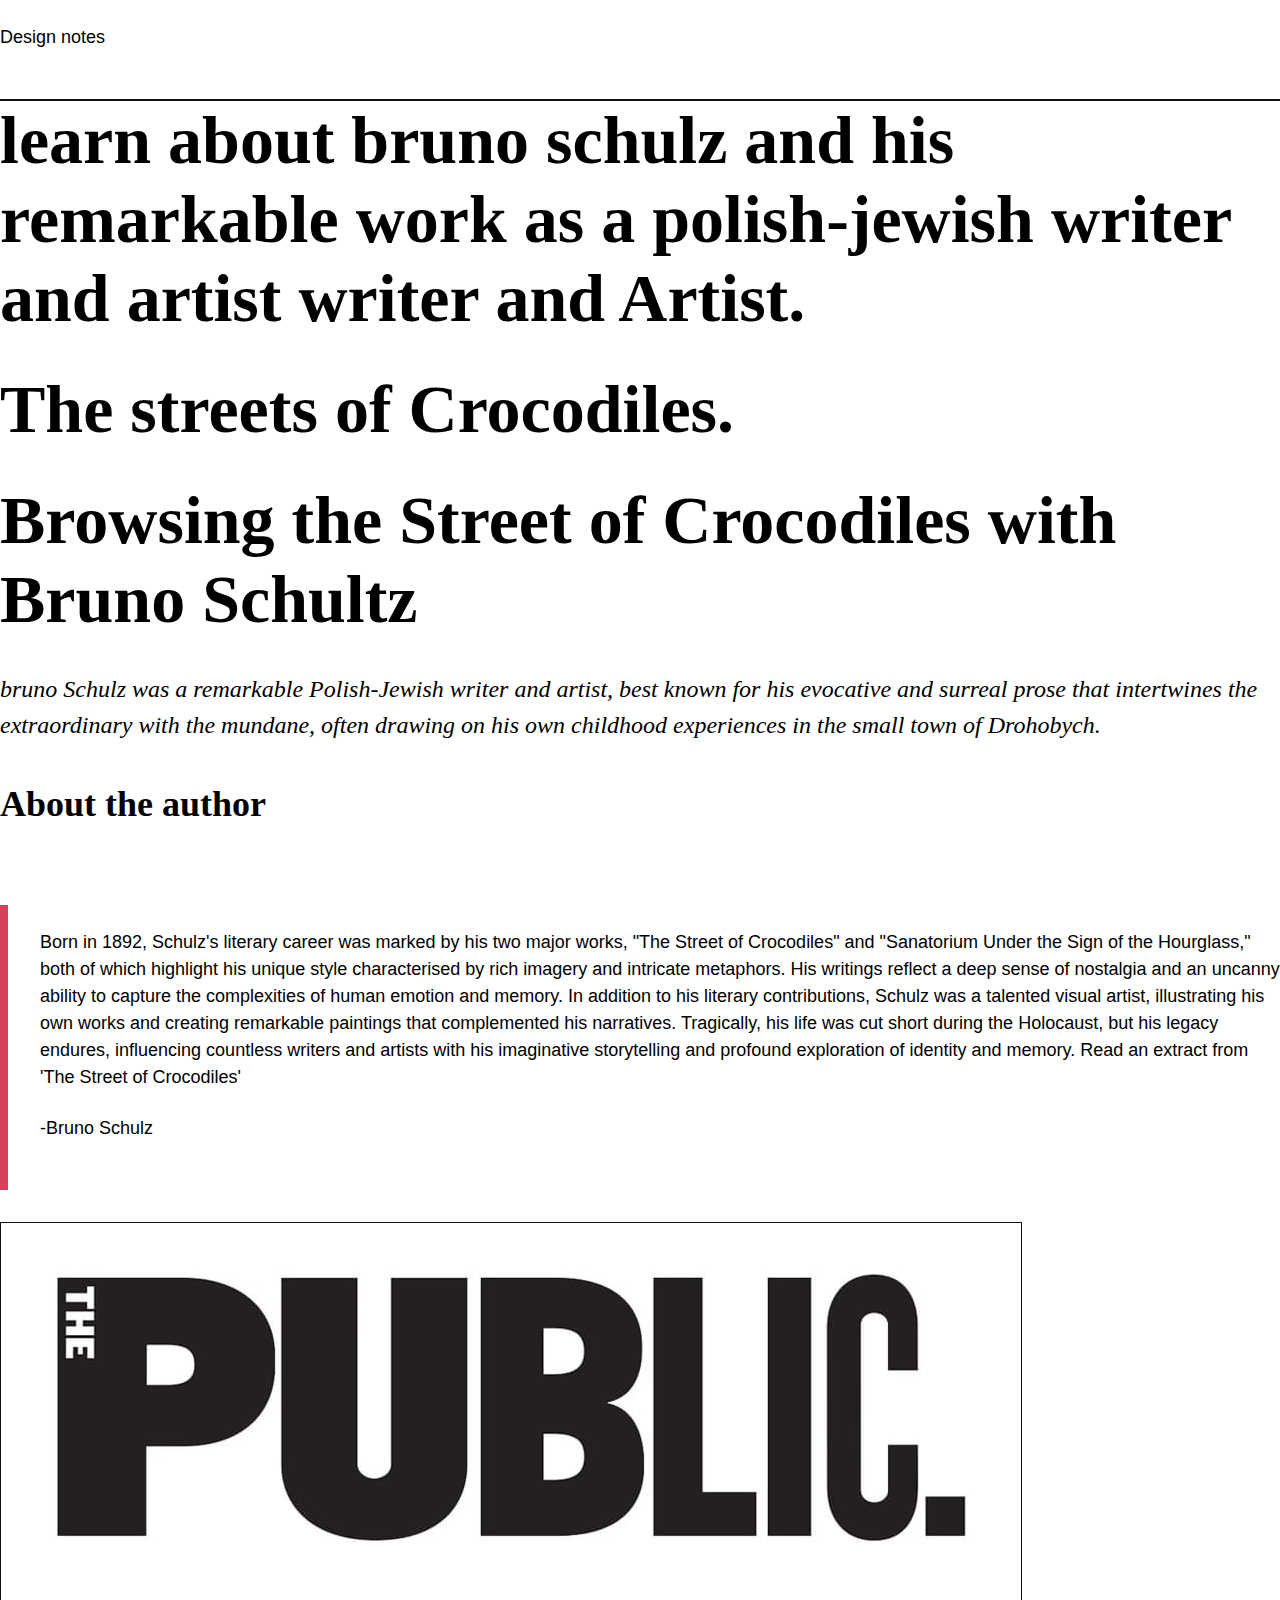
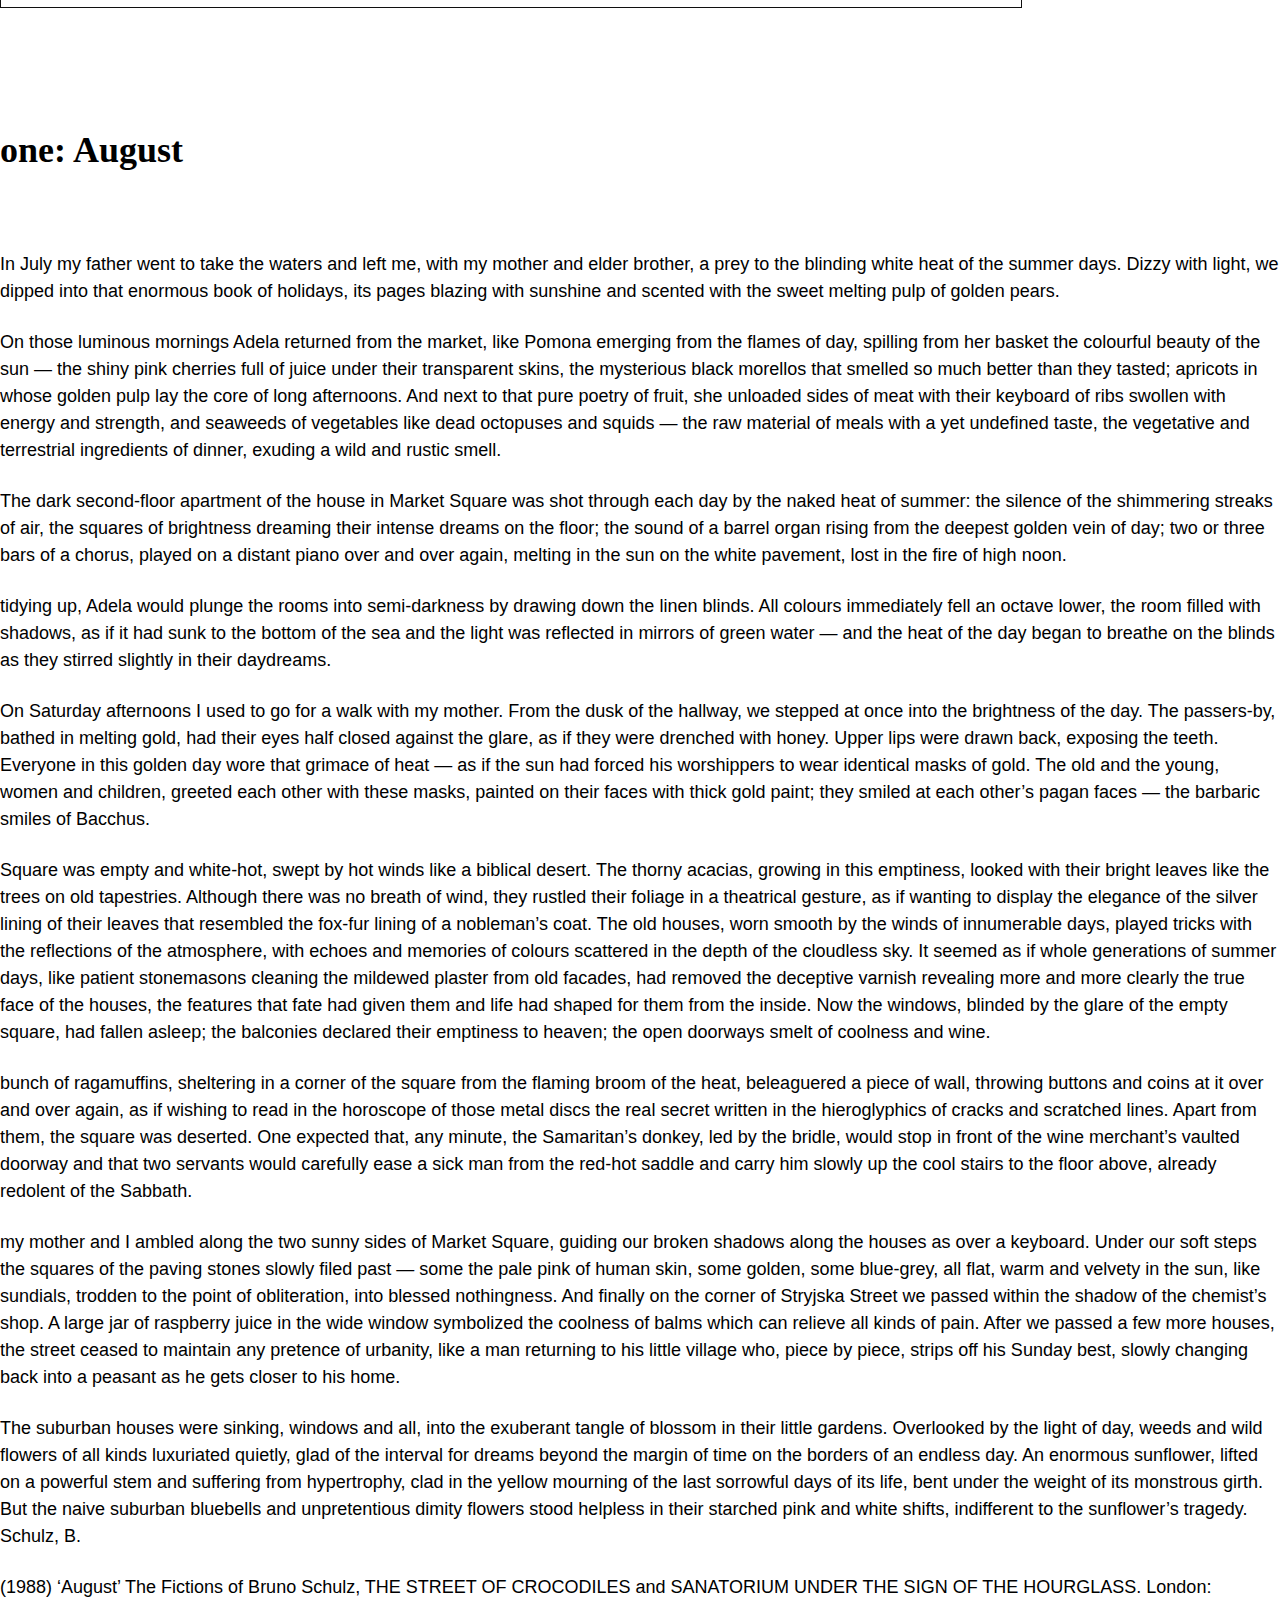
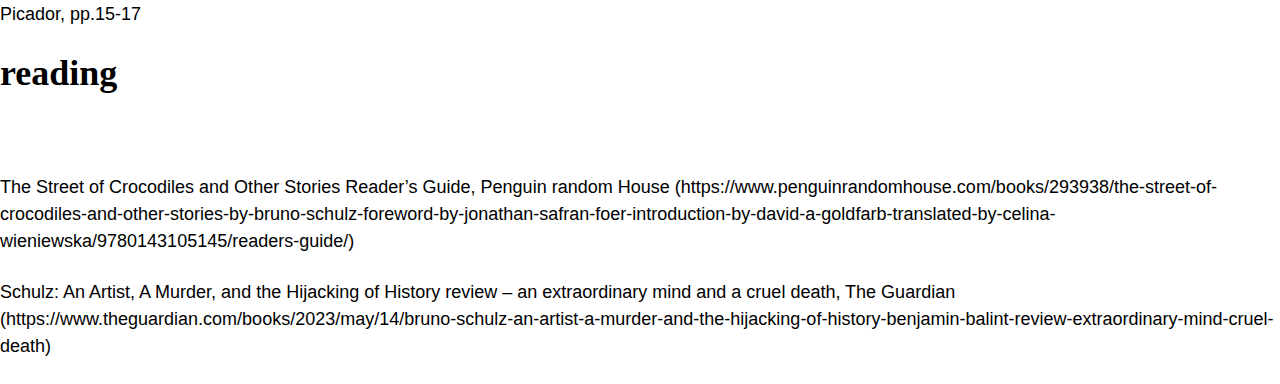
==== index.html @ 4a0d9842 "update to website" ====
<!DOCTYPE html>
<header>
    <div class="container">
    <p>Design notes</p>
    </div>
    </header>

<html lang="en">

<head>
    <meta charset="UTF-8">
    <meta name="viewport" content="width=x, initial-scale=1.0">
    <title>Document</title>
</head>



    <div class="colour block" >
        <div class="container">
        <h1 >learn about bruno schulz and his remarkable work as a polish-jewish writer and artist <span class="highlight"> writer and Artist.</span></h1>
        
    </div>
    </div>

        





<link href="/CSS/style.css" rel="stylesheet">

<div class="container">
<h1> The streets of Crocodiles. </h1>
</div>


<body>
    <h1>Browsing the Street of Crocodiles with Bruno Schultz</h1>

 
     <p class="large"> 
        bruno Schulz was a remarkable Polish-Jewish writer and artist, best known for his evocative and surreal prose that intertwines the extraordinary with the mundane, often drawing on his own childhood experiences in the small town of Drohobych. 
    </p>

<h2>About the author</h2>

<figure class="quote">
    <blockquote>
<P>Born in 1892, Schulz's literary career was marked by his two major works, "The Street of Crocodiles" and "Sanatorium Under the Sign of the Hourglass," both of which highlight his unique style characterised by rich imagery and intricate metaphors. His writings reflect a deep sense of nostalgia and an uncanny ability to capture the complexities of human emotion and memory.

In addition to his literary contributions, Schulz was a talented visual artist, illustrating his own works and creating remarkable paintings that complemented his narratives. Tragically, his life was cut short during the Holocaust, but his legacy endures, influencing countless writers and artists with his imaginative storytelling and profound exploration of identity and memory.

Read an extract from 'The Street of Crocodiles' </P>
</blockquote>
<figcaption>
 <p>-Bruno Schulz </p>
</figcaption>
</figure>
 


 <h2> <img src="images/image-2.jpg" ></h2>

<h2> one: August</h2>

<p>In July my father went to take the waters and left me, with my mother and elder brother, a prey to the blinding white heat of the summer days. Dizzy with light, we dipped into that enormous book of holidays, its pages blazing with sunshine and scented with the sweet melting pulp of golden pears.</p>

<p>On those luminous mornings Adela returned from the market, like Pomona emerging from the flames of day, spilling from her basket the colourful beauty of the sun — the shiny pink cherries full of juice under their transparent skins, the mysterious black morellos that smelled so much better than they tasted; apricots in whose golden pulp lay the core of long afternoons. And next to that pure poetry of fruit, she unloaded sides of meat with their keyboard of ribs swollen with energy and strength, and seaweeds of vegetables like dead octopuses and squids — the raw material of meals with a yet undefined taste, the vegetative and terrestrial ingredients of dinner, exuding a wild and rustic smell. </p>

<p>The dark second-floor apartment of the house in Market Square was shot through each day by the naked heat of summer: the silence of the shimmering streaks of air, the squares of brightness dreaming their intense dreams on the floor; the sound of a barrel organ rising from the deepest golden vein of day; two or three bars of a chorus, played on a distant piano over and over again, melting in the sun on the white pavement, lost in the fire of high noon.</p>

<p> tidying up, Adela would plunge the rooms into semi-darkness by drawing down the linen blinds. All colours immediately fell an octave lower, the room filled with shadows, as if it had sunk to the bottom of the sea and the light was reflected in mirrors of green water — and the heat of the day began to breathe on the blinds as they stirred slightly in their daydreams.</p>

<p>On Saturday afternoons I used to go for a walk with my mother. From the dusk of the hallway, we stepped at once into the brightness of the day. The passers-by, bathed in melting gold, had their eyes half closed against the glare, as if they were drenched with honey. Upper lips were drawn back, exposing the teeth. Everyone in this golden day wore that grimace of heat — as if the sun had forced his worshippers to wear identical masks of gold. The old and the young, women and children, greeted each other with these masks, painted on their faces with thick gold paint; they smiled at each other’s pagan faces — the barbaric smiles of Bacchus.</p>

<p> Square was empty and white-hot, swept by hot winds like a biblical desert. The thorny acacias, growing in this emptiness, looked with their bright leaves like the trees on old tapestries. Although there was no breath of wind, they rustled their foliage in a theatrical gesture, as if wanting to display the elegance of the silver lining of their leaves that resembled the fox-fur lining of a nobleman’s coat. The old houses, worn smooth by the winds of innumerable days, played tricks with the reflections of the atmosphere, with echoes and memories of colours scattered in the depth of the cloudless sky. It seemed as if whole generations of summer days, like patient stonemasons cleaning the mildewed plaster from old facades, had removed the deceptive varnish revealing more and more clearly the true face of the houses, the features that fate had given them and life had shaped for them from the inside. Now the windows, blinded by the glare of the empty square, had fallen asleep; the balconies declared their emptiness to heaven; the open doorways smelt of coolness and wine.</p>

<p> bunch of ragamuffins, sheltering in a corner of the square from the flaming broom of the heat, beleaguered a piece of wall, throwing buttons and coins at it over and over again, as if wishing to read in the horoscope of those metal discs the real secret written in the hieroglyphics of cracks and scratched lines. Apart from them, the square was deserted. One expected that, any minute, the Samaritan’s donkey, led by the bridle, would stop in front of the wine merchant’s vaulted doorway and that two servants would carefully ease a sick man from the red-hot saddle and carry him slowly up the cool stairs to the floor above, already redolent of the Sabbath.</p>

<p> my mother and I ambled along the two sunny sides of Market Square, guiding our broken shadows along the houses as over a keyboard. Under our soft steps the squares of the paving stones slowly filed past — some the pale pink of human skin, some golden, some blue-grey, all flat, warm and velvety in the sun, like sundials, trodden to the point of obliteration, into blessed nothingness. 

And finally on the corner of Stryjska Street we passed within the shadow of the chemist’s shop. A large jar of raspberry juice in the wide window symbolized the coolness of balms which can relieve all kinds of pain. After we passed a few more houses, the street ceased to maintain any pretence of urbanity, like a man returning to his little village who, piece by piece, strips off his Sunday best, slowly changing back into a peasant as he gets closer to his home.</p>

<p> The suburban houses were sinking, windows and all, into the exuberant tangle of blossom in their little gardens. Overlooked by the light of day, weeds and wild flowers of all kinds luxuriated quietly, glad of the interval for dreams beyond the margin of time on the borders of an endless day. An enormous sunflower, lifted on a powerful stem and suffering from hypertrophy, clad in the yellow mourning of the last sorrowful days of its life, bent under the weight of its monstrous girth. But the naive suburban bluebells and unpretentious dimity flowers stood helpless in their starched pink and white shifts, indifferent to the sunflower’s tragedy.

Schulz, B. </p> <p>(1988) ‘August’ The Fictions of Bruno Schulz, THE STREET OF CROCODILES and SANATORIUM UNDER THE SIGN OF THE HOURGLASS. London: Picador, pp.15-17 </p>

<h2>reading</h2>

<p>The Street of Crocodiles and Other Stories Reader’s Guide, Penguin random House (https://www.penguinrandomhouse.com/books/293938/the-street-of-crocodiles-and-other-stories-by-bruno-schulz-foreword-by-jonathan-safran-foer-introduction-by-david-a-goldfarb-translated-by-celina-wieniewska/9780143105145/readers-guide/)</p>

<p>Schulz: An Artist, A Murder, and the Hijacking of History review – an extraordinary mind and a cruel death, The Guardian (https://www.theguardian.com/books/2023/may/14/bruno-schulz-an-artist-a-murder-and-the-hijacking-of-history-benjamin-balint-review-extraordinary-mind-cruel-death) </p>
</body>
</html>
---- CSS/style.css ----
/*add fonts from google fonts*/
 @import url(@import url('https://fonts.googleapis.com/css2?family=Gelasio:ital,wght@0,400..700;1,400..700&family=Source+Sans+3:ital,wght@0,200..900;1,200..900&display=swap'););


h1 {
    font-family: 'Gill Sans', 'Gill Sans MT', Calibri, 'Trebuchet MS', sans-serif;
} 
 
body {
    background-color: 
}

*{
    padding: 0;
    margin: 0;
    font-size: 100%;
    line-height: lem;}

    /#default style for whole page#/
    body {
       color: #101010;
       background-color: #ffffff;
    }

    * content container to center centext * /
    •container {
        max-width: 1020px;
        margin: 0 auto 0auto;

    }
    <div class="container">
    <h1> breaking barriers, shaping trends: celebrating the influence and creativity of women in design. </h1>
    </div>

    /*defult styling for heading*/
    h1,h2,h3,h4,h5,h6 {   
        font-family: "playfair display",georgia, 'times new ronan' ,times,serif;
        line-height: 1.1
        font-weight: 700;
         }
   /*specific styles*/
   h1 {
    font-size: 4.25rem;
    margin-bottom: 2rem;
    font-weight: 900;
   }
  h2 {
    font-size: 2.25rem;
     margin-bottom: 5rem;
}


h3 {
    font-size: 2rem;
    margin-bottom: 0.5rem;
    }
    h4 {
    font-size: 1.75rem;
    margin-bottom: 0.5rem;
    }
    
    /* Paragraphs */
p {
    font-family: "Source Sans 3", Arial, Helvetica, sans-serif;
    font-weight: 400;
    line-height: 1.5;
    font-size: 1.125rem;
    margin-bottom: 1.5rem;
    font-style: normal;
     }

     /*paragraph large */
p.large {
    font-family: "Playfair Display", Georgia, 'Times New Roman', Times,
    serif;
    font-weight: 400;
    font-style: italic;
    line-height: 1.5;
    font-size: 1.5rem;
    margin-bottom: 2.5rem;
   }

   ul {
    list-style: disc outside;
    margin-bottom: 1.5rem;
    margin-left: 1.25rem;
    }
    ul li {
    font-family: "Source Sans 3", Arial, Helvetica, sans-serif;
    font-weight: 400;
    line-height: 1.5;
    font-size: 1.125rem;
    margin-bottom: .5rem;
    }

    /* hyperlinks */
a {
    font-family:inherit;
    font-size:inherit;
    line-height: inherit;
    color: #006bc3;
    }

    a:hover {
        color:#00447B;
        }
        a:visited {
        color:#6935d2;
        }
        
        /* images*/
img {
    max-width: 1020px;
    width:100%;
    height:auto;
    border:1px solid #101010;
    margin-bottom: 2rem;
    }
    
    /*blockquote*/
figure.quote {
    border-left: 8px solid #D8415C;
    padding:1.5rem 0 1.5rem 2rem;
    margin-bottom: 2rem;
    }

    footer {
        padding: 1.5rem 0 1.5rem 0;
        margin-top:2rem;
        border-top:1px solid #101010;
        }
        main{
            margin-bottom: 2.5rem;
            }

            header{
                border-bottom:2px solid #101010;
                padding:1.5rem 0;
                }
                header p.logo{
                font-weight: 700;
                margin-bottom:0;
                font-size:1.75rem;
                line-height: 1.1;
                
                .colour-block{
                    padding:3rem 0 3rem 0;
                    background-color: darkkhaki;
                    margin-bottom:2.5rem;
                    }

                    .highlight {
                        background-color: #d4939f;
                        padding:0 0.5rem;
                        }
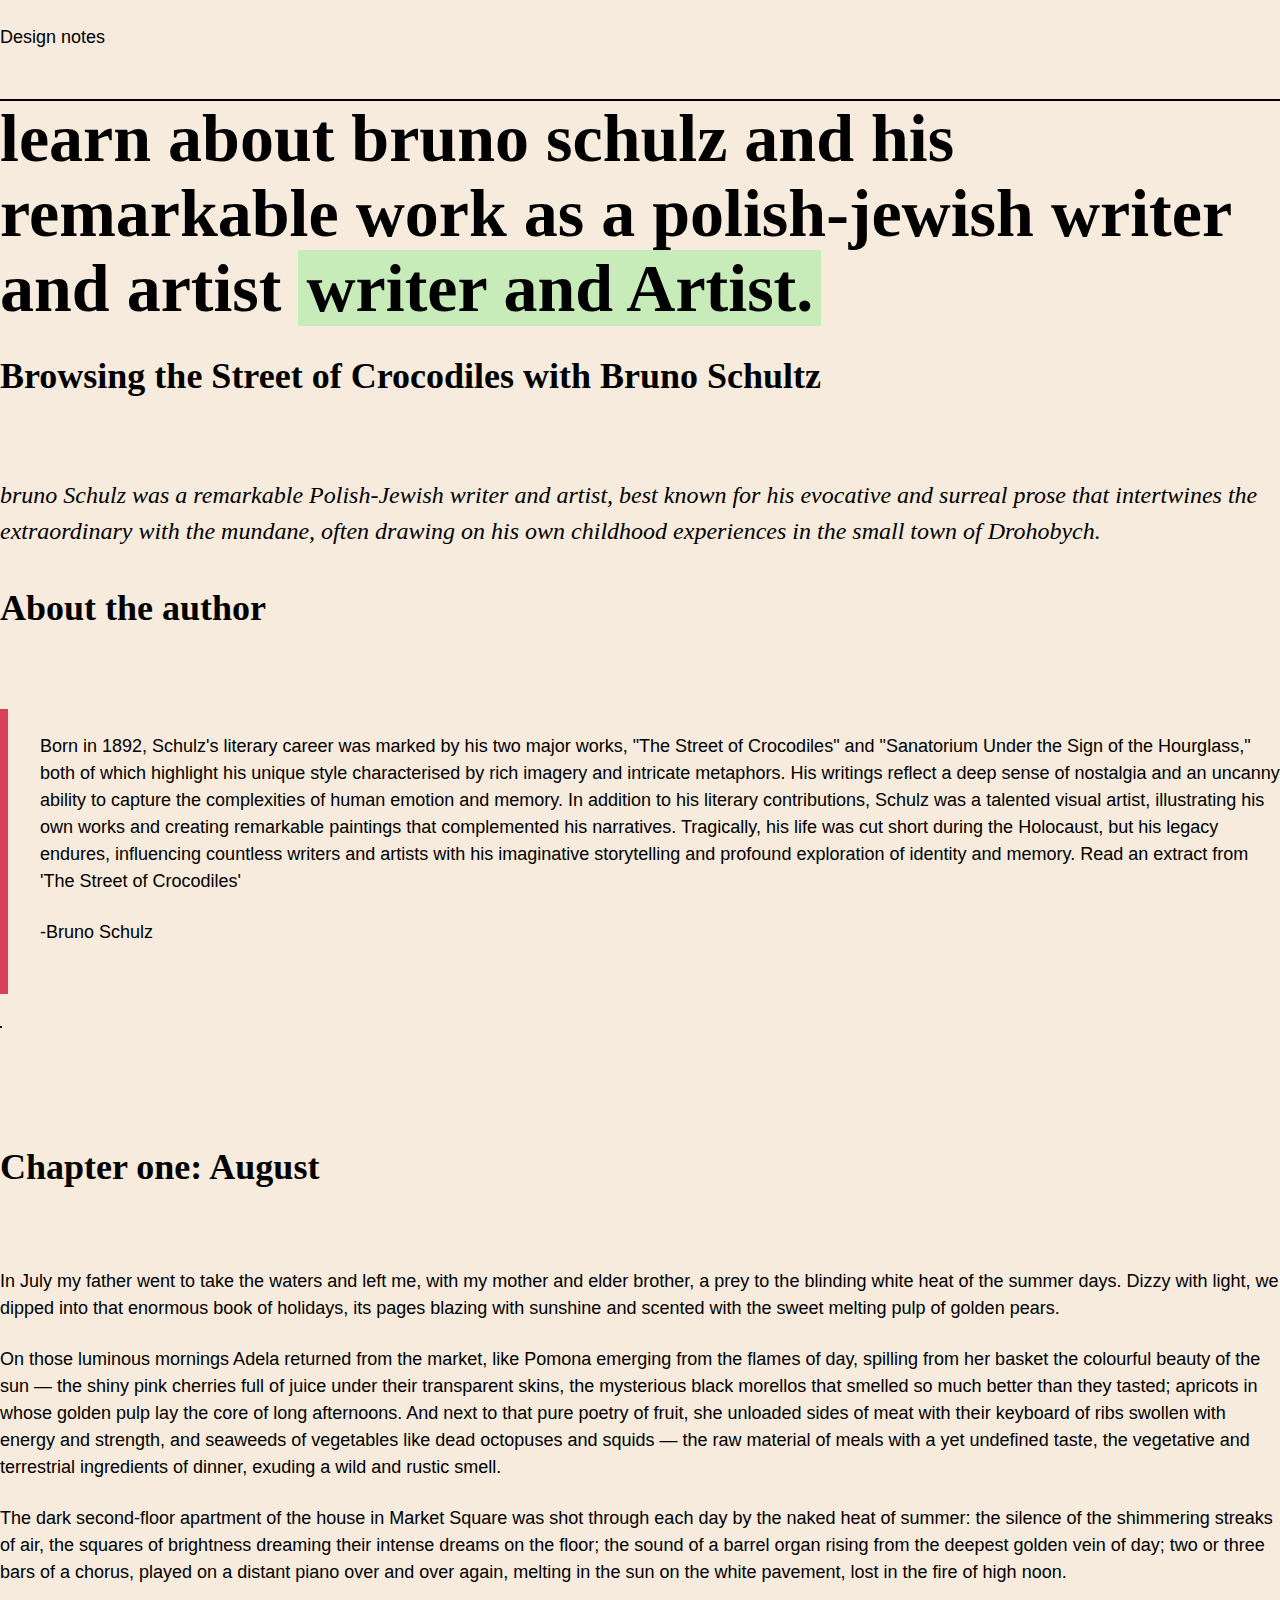
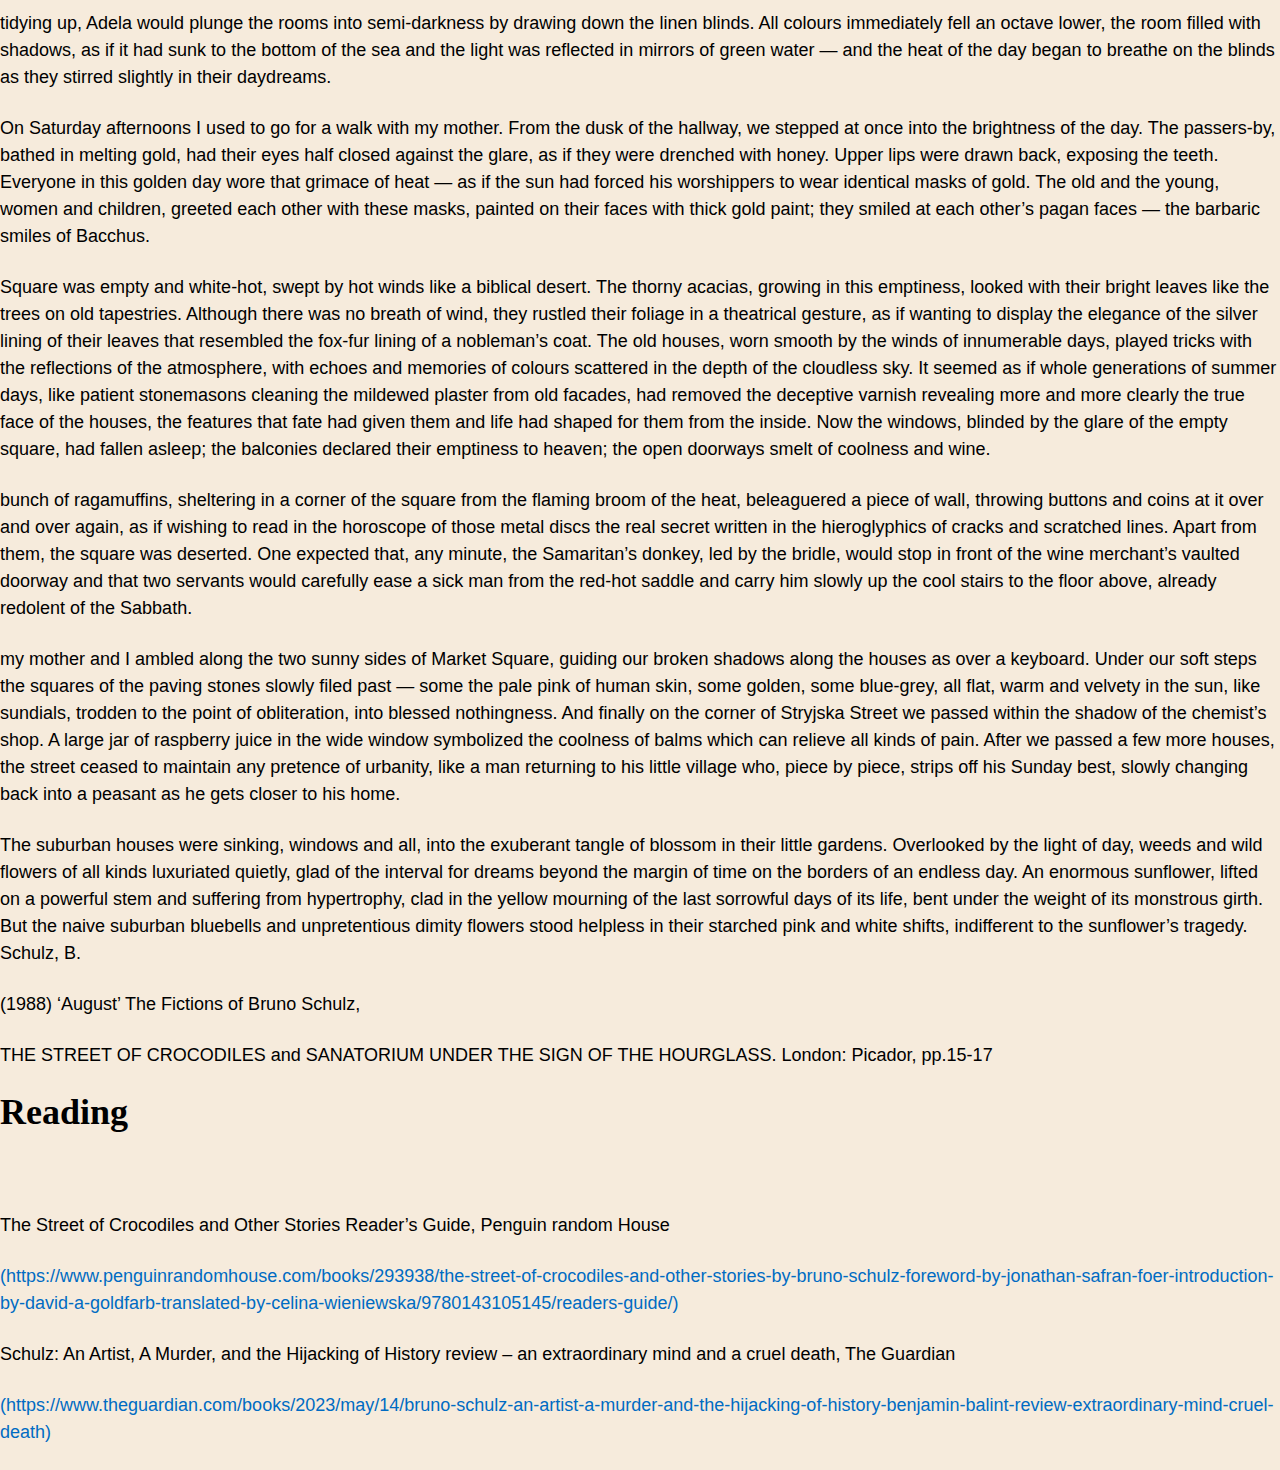
==== commit cc4cbb67: "crocs" ====
--- a/index.html
+++ b/index.html
@@ -25,18 +25,17 @@
         
 
 
-
-
+    
 
 <link href="/CSS/style.css" rel="stylesheet">
 
 <div class="container">
-<h1> The streets of Crocodiles. </h1>
+
 </div>
 
 
 <body>
-    <h1>Browsing the Street of Crocodiles with Bruno Schultz</h1>
+    <h2>Browsing the Street of Crocodiles with Bruno Schultz</h2>
 
  
      <p class="large"> 
@@ -58,11 +57,9 @@
 </figcaption>
 </figure>
  
+ <h2> <img src=  ></h2>
 
-
- <h2> <img src="images/image-2.jpg" ></h2>
-
-<h2> one: August</h2>
+<h2> Chapter one: August</h2>
 
 <p>In July my father went to take the waters and left me, with my mother and elder brother, a prey to the blinding white heat of the summer days. Dizzy with light, we dipped into that enormous book of holidays, its pages blazing with sunshine and scented with the sweet melting pulp of golden pears.</p>
 
@@ -84,12 +81,20 @@
 
 <p> The suburban houses were sinking, windows and all, into the exuberant tangle of blossom in their little gardens. Overlooked by the light of day, weeds and wild flowers of all kinds luxuriated quietly, glad of the interval for dreams beyond the margin of time on the borders of an endless day. An enormous sunflower, lifted on a powerful stem and suffering from hypertrophy, clad in the yellow mourning of the last sorrowful days of its life, bent under the weight of its monstrous girth. But the naive suburban bluebells and unpretentious dimity flowers stood helpless in their starched pink and white shifts, indifferent to the sunflower’s tragedy.
 
-Schulz, B. </p> <p>(1988) ‘August’ The Fictions of Bruno Schulz, THE STREET OF CROCODILES and SANATORIUM UNDER THE SIGN OF THE HOURGLASS. London: Picador, pp.15-17 </p>
+Schulz, B. </p> 
 
-<h2>reading</h2>
+<p>(1988) ‘August’ The Fictions of Bruno Schulz, </p> 
+    
+<p> THE STREET OF CROCODILES and SANATORIUM UNDER THE SIGN OF THE HOURGLASS. London: Picador, pp.15-17 </p>
 
-<p>The Street of Crocodiles and Other Stories Reader’s Guide, Penguin random House (https://www.penguinrandomhouse.com/books/293938/the-street-of-crocodiles-and-other-stories-by-bruno-schulz-foreword-by-jonathan-safran-foer-introduction-by-david-a-goldfarb-translated-by-celina-wieniewska/9780143105145/readers-guide/)</p>
+<h2>Reading</h2>
 
-<p>Schulz: An Artist, A Murder, and the Hijacking of History review – an extraordinary mind and a cruel death, The Guardian (https://www.theguardian.com/books/2023/may/14/bruno-schulz-an-artist-a-murder-and-the-hijacking-of-history-benjamin-balint-review-extraordinary-mind-cruel-death) </p>
+<p>The Street of Crocodiles and Other Stories Reader’s Guide, Penguin random House </p>
+<p> <a>(https://www.penguinrandomhouse.com/books/293938/the-street-of-crocodiles-and-other-stories-by-bruno-schulz-foreword-by-jonathan-safran-foer-introduction-by-david-a-goldfarb-translated-by-celina-wieniewska/9780143105145/readers-guide/)</a></p>
+
+<p>Schulz: An Artist, A Murder, and the Hijacking of History review – an extraordinary mind and a cruel death, The Guardian </p>
+  <p> <a> (https://www.theguardian.com/books/2023/may/14/bruno-schulz-an-artist-a-murder-and-the-hijacking-of-history-benjamin-balint-review-extraordinary-mind-cruel-death) </a></p>
+
 </body>
+
 </html>--- a/CSS/style.css
+++ b/CSS/style.css
@@ -1,5 +1,5 @@
 /*add fonts from google fonts*/
- @import url(@import url('https://fonts.googleapis.com/css2?family=Gelasio:ital,wght@0,400..700;1,400..700&family=Source+Sans+3:ital,wght@0,200..900;1,200..900&display=swap'););
+ @import url(@importurl) ('https://fonts.googleapis.com/css2?family=Gelasio:ital,wght@0,400..700;1,400..700&family=Source+Sans+3:ital,wght@0,200..900;1,200..900&display=swap') ;
 
 
 h1 {
@@ -7,35 +7,32 @@
 } 
  
 body {
-    background-color: 
+    background-color: rgb(246, 235, 220);
 }
-
+ 
 *{
     padding: 0;
     margin: 0;
     font-size: 100%;
     line-height: lem;}
 
-    /#default style for whole page#/
-    body {
-       color: #101010;
-       background-color: #ffffff;
-    }
+   
+    
 
     * content container to center centext * /
     •container {
         max-width: 1020px;
         margin: 0 auto 0auto;
 
-    }
-    <div class="container">
-    <h1> breaking barriers, shaping trends: celebrating the influence and creativity of women in design. </h1>
-    </div>
+    } 
+    
 
+    
     /*defult styling for heading*/
-    h1,h2,h3,h4,h5,h6 {   
-        font-family: "playfair display",georgia, 'times new ronan' ,times,serif;
-        line-height: 1.1
+    h1,h2,h3,h4 
+    {   
+     font-family: "playfair display",georgia, 'times new ronan' ,times,serif;
+        line-height: 1.1;
         font-weight: 700;
          }
    /*specific styles*/
@@ -127,29 +124,31 @@
     footer {
         padding: 1.5rem 0 1.5rem 0;
         margin-top:2rem;
-        border-top:1px solid #101010;
+        border-top:1px solid #c30d0d;
         }
         main{
             margin-bottom: 2.5rem;
             }
 
             header{
-                border-bottom:2px solid #101010;
+                border-bottom:2px solid #000000;
                 padding:1.5rem 0;
                 }
-                header p.logo{
-                font-weight: 700;
-                margin-bottom:0;
-                font-size:1.75rem;
-                line-height: 1.1;
+               
                 
                 .colour-block{
                     padding:3rem 0 3rem 0;
-                    background-color: darkkhaki;
+                    background-color: rgb(255, 254, 225);
                     margin-bottom:2.5rem;
                     }
 
                     .highlight {
-                        background-color: #d4939f;
+                        background-color: #c8ebba;
                         padding:0 0.5rem;
-                        }+                        }
+
+                        /*css grids*/
+
+             
+  
+    